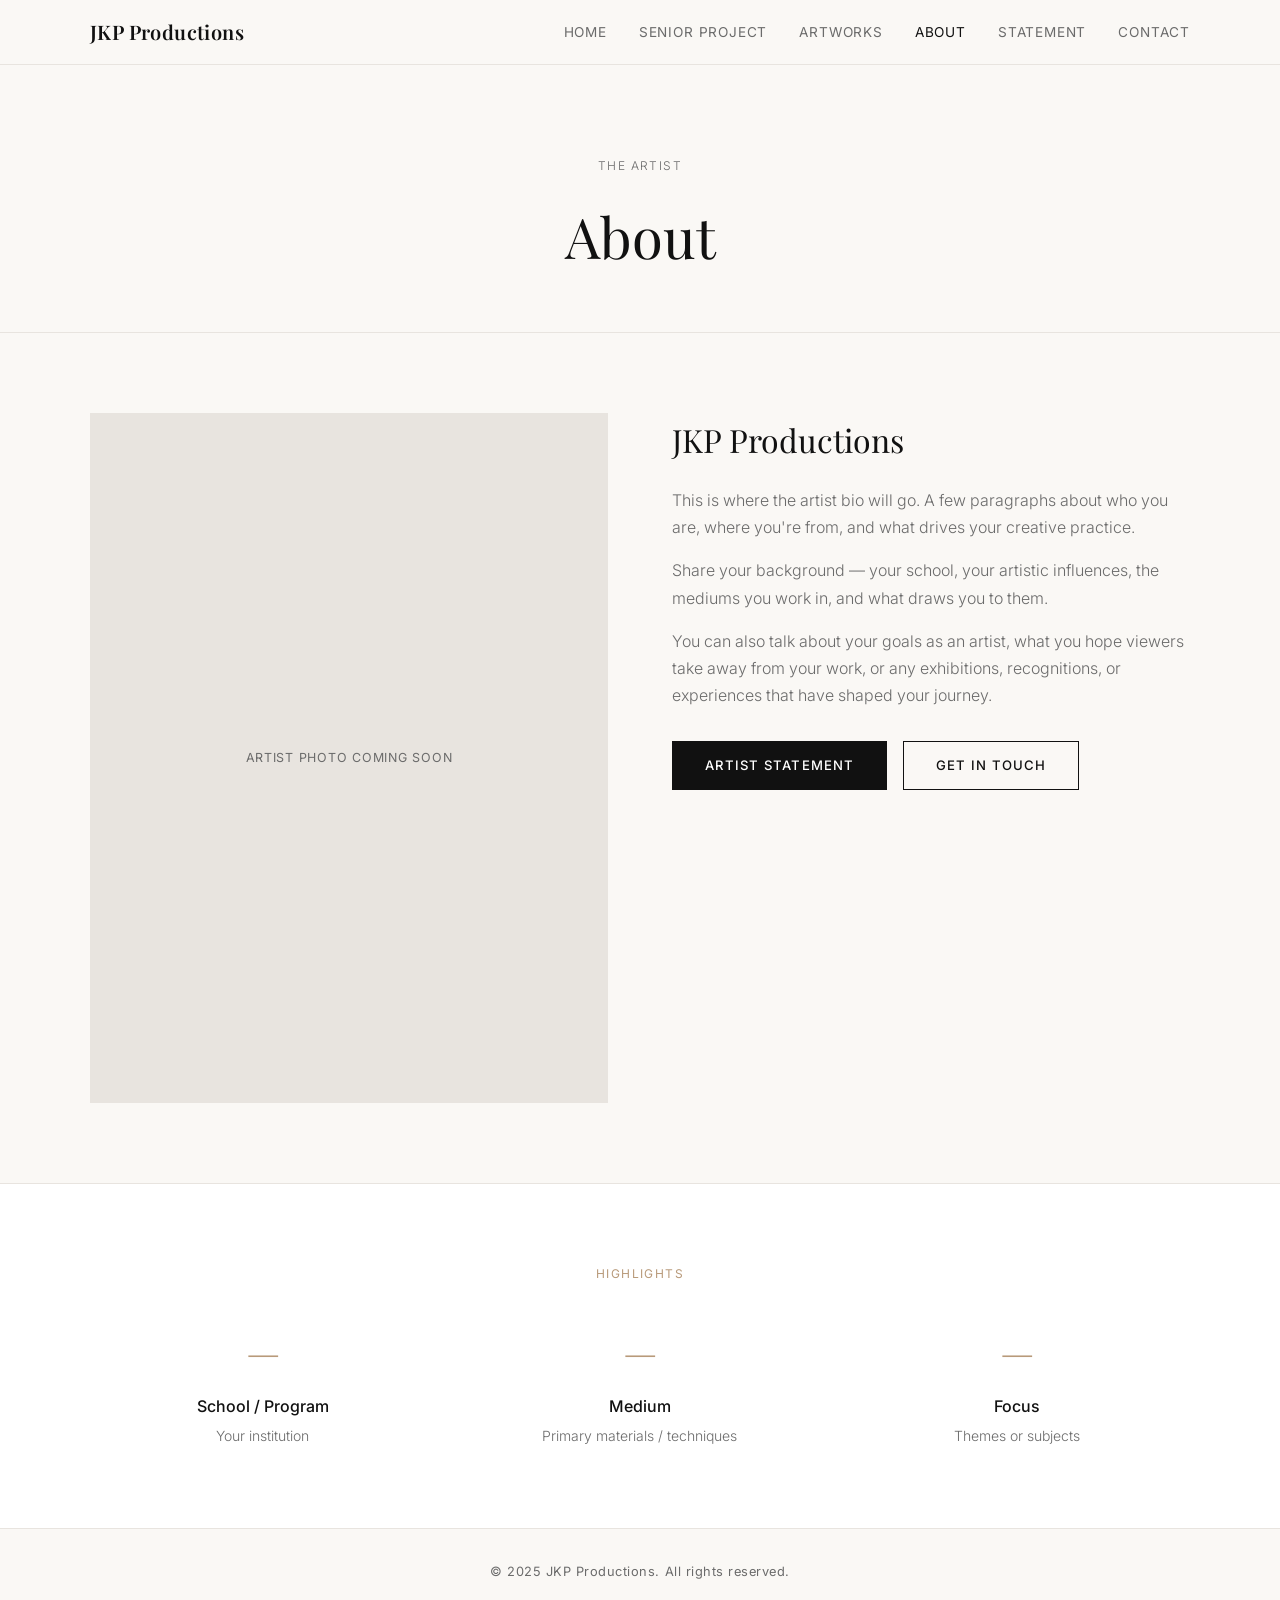
==== about.html @ 40df2094 "Initial site build — JKP Productions portfolio 6-page static portfolio site: Home, Senior Project, A" ====
<!DOCTYPE html>
<html lang="en">
<head>
  <meta charset="UTF-8" />
  <meta name="viewport" content="width=device-width, initial-scale=1.0" />
  <title>About — JKP Productions</title>
  <link rel="stylesheet" href="css/style.css" />
</head>
<body>

  <nav>
    <div class="nav-inner">
      <a href="index.html" class="nav-logo">JKP Productions</a>
      <button class="nav-toggle" aria-label="Toggle menu" onclick="toggleNav()">
        <span></span><span></span><span></span>
      </button>
      <ul class="nav-links" id="navLinks">
        <li><a href="index.html">Home</a></li>
        <li><a href="portfolio.html">Senior Project</a></li>
        <li><a href="artworks.html">Artworks</a></li>
        <li><a href="about.html" class="active">About</a></li>
        <li><a href="statement.html">Statement</a></li>
        <li><a href="contact.html">Contact</a></li>
      </ul>
    </div>
  </nav>

  <main>

    <div class="page-hero">
      <p class="section-label">The Artist</p>
      <h1>About</h1>
    </div>

    <section>
      <div class="section-inner">
        <div class="about-grid">

          <div class="about-img-placeholder">Artist photo coming soon</div>

          <div class="about-text">
            <h2>JKP Productions</h2>

            <p>
              This is where the artist bio will go. A few paragraphs about who you are, where you're from, and what drives your creative practice.
            </p>

            <p>
              Share your background — your school, your artistic influences, the mediums you work in, and what draws you to them.
            </p>

            <p>
              You can also talk about your goals as an artist, what you hope viewers take away from your work, or any exhibitions, recognitions, or experiences that have shaped your journey.
            </p>

            <div style="margin-top: 2rem; display: flex; gap: 1rem; flex-wrap: wrap;">
              <a href="statement.html" class="btn btn-dark">Artist Statement</a>
              <a href="contact.html" class="btn btn-outline">Get in Touch</a>
            </div>
          </div>

        </div>
      </div>
    </section>

    <hr class="divider" />

    <section style="background: var(--white);">
      <div class="section-inner" style="text-align: center;">
        <p class="section-label">Highlights</p>
        <div style="display: grid; grid-template-columns: repeat(3, 1fr); gap: 2rem; margin-top: 2rem;">
          <div>
            <p style="font-family: 'Playfair Display', serif; font-size: 2.5rem; color: var(--accent);">—</p>
            <p style="font-weight: 500; margin-top: 0.5rem;">School / Program</p>
            <p style="color: var(--gray); font-size: 0.875rem; font-weight: 300; margin-top: 0.25rem;">Your institution</p>
          </div>
          <div>
            <p style="font-family: 'Playfair Display', serif; font-size: 2.5rem; color: var(--accent);">—</p>
            <p style="font-weight: 500; margin-top: 0.5rem;">Medium</p>
            <p style="color: var(--gray); font-size: 0.875rem; font-weight: 300; margin-top: 0.25rem;">Primary materials / techniques</p>
          </div>
          <div>
            <p style="font-family: 'Playfair Display', serif; font-size: 2.5rem; color: var(--accent);">—</p>
            <p style="font-weight: 500; margin-top: 0.5rem;">Focus</p>
            <p style="color: var(--gray); font-size: 0.875rem; font-weight: 300; margin-top: 0.25rem;">Themes or subjects</p>
          </div>
        </div>
      </div>
    </section>

  </main>

  <footer>
    <p>&copy; 2025 JKP Productions. All rights reserved.</p>
  </footer>

  <script>
    function toggleNav() {
      document.getElementById('navLinks').classList.toggle('open');
    }
  </script>

</body>
</html>
---- css/style.css ----
@import url('https://fonts.googleapis.com/css2?family=Playfair+Display:ital,wght@0,400;0,600;1,400&family=Inter:wght@300;400;500&display=swap');

*, *::before, *::after {
  box-sizing: border-box;
  margin: 0;
  padding: 0;
}

:root {
  --cream: #faf8f5;
  --white: #ffffff;
  --black: #111111;
  --gray: #6b6b6b;
  --light-gray: #e8e4df;
  --accent: #b89a7a;
}

html {
  scroll-behavior: smooth;
}

body {
  font-family: 'Inter', sans-serif;
  background-color: var(--cream);
  color: var(--black);
  font-size: 16px;
  line-height: 1.7;
}

/* ── Navigation ── */
nav {
  position: fixed;
  top: 0;
  left: 0;
  width: 100%;
  background-color: var(--cream);
  border-bottom: 1px solid var(--light-gray);
  z-index: 100;
  padding: 0 2rem;
}

.nav-inner {
  max-width: 1100px;
  margin: 0 auto;
  display: flex;
  align-items: center;
  justify-content: space-between;
  height: 64px;
}

.nav-logo {
  font-family: 'Playfair Display', serif;
  font-size: 1.25rem;
  font-weight: 600;
  color: var(--black);
  text-decoration: none;
  letter-spacing: 0.02em;
}

.nav-links {
  list-style: none;
  display: flex;
  gap: 2rem;
}

.nav-links a {
  font-size: 0.85rem;
  font-weight: 400;
  color: var(--gray);
  text-decoration: none;
  letter-spacing: 0.06em;
  text-transform: uppercase;
  transition: color 0.2s;
}

.nav-links a:hover,
.nav-links a.active {
  color: var(--black);
}

/* hamburger — hidden on desktop */
.nav-toggle {
  display: none;
  background: none;
  border: none;
  cursor: pointer;
  flex-direction: column;
  gap: 5px;
  padding: 4px;
}

.nav-toggle span {
  display: block;
  width: 24px;
  height: 2px;
  background: var(--black);
  transition: transform 0.2s, opacity 0.2s;
}

/* ── Page wrapper ── */
main {
  padding-top: 64px;
}

/* ── Hero ── */
.hero {
  min-height: calc(100vh - 64px);
  display: flex;
  flex-direction: column;
  align-items: center;
  justify-content: center;
  text-align: center;
  padding: 4rem 2rem;
}

.hero h1 {
  font-family: 'Playfair Display', serif;
  font-size: clamp(2.8rem, 7vw, 5.5rem);
  font-weight: 400;
  line-height: 1.1;
  letter-spacing: -0.01em;
  margin-bottom: 1.25rem;
}

.hero h1 em {
  font-style: italic;
  color: var(--accent);
}

.hero p {
  font-size: 1rem;
  color: var(--gray);
  max-width: 480px;
  margin-bottom: 2.5rem;
  font-weight: 300;
}

.hero-links {
  display: flex;
  gap: 1rem;
  flex-wrap: wrap;
  justify-content: center;
}

/* ── Buttons ── */
.btn {
  display: inline-block;
  padding: 0.75rem 2rem;
  font-size: 0.82rem;
  font-weight: 500;
  letter-spacing: 0.08em;
  text-transform: uppercase;
  text-decoration: none;
  border: 1px solid var(--black);
  transition: background 0.2s, color 0.2s;
}

.btn-dark {
  background: var(--black);
  color: var(--white);
}

.btn-dark:hover {
  background: var(--gray);
  border-color: var(--gray);
}

.btn-outline {
  background: transparent;
  color: var(--black);
}

.btn-outline:hover {
  background: var(--black);
  color: var(--white);
}

/* ── Section wrapper ── */
section {
  padding: 5rem 2rem;
}

.section-inner {
  max-width: 1100px;
  margin: 0 auto;
}

.section-label {
  font-size: 0.75rem;
  letter-spacing: 0.12em;
  text-transform: uppercase;
  color: var(--accent);
  margin-bottom: 0.75rem;
}

.section-title {
  font-family: 'Playfair Display', serif;
  font-size: clamp(1.8rem, 4vw, 2.8rem);
  font-weight: 400;
  line-height: 1.2;
  margin-bottom: 1.5rem;
}

.section-body {
  color: var(--gray);
  max-width: 680px;
  font-weight: 300;
}

/* ── Divider ── */
hr.divider {
  border: none;
  border-top: 1px solid var(--light-gray);
  margin: 0;
}

/* ── Grid ── */
.grid {
  display: grid;
  gap: 1.5rem;
}

.grid-3 { grid-template-columns: repeat(3, 1fr); }
.grid-2 { grid-template-columns: repeat(2, 1fr); }

.card {
  background: var(--white);
  overflow: hidden;
}

.card-img {
  width: 100%;
  aspect-ratio: 4/3;
  object-fit: cover;
  display: block;
  background: var(--light-gray);
}

.card-img-placeholder {
  width: 100%;
  aspect-ratio: 4/3;
  background: var(--light-gray);
  display: flex;
  align-items: center;
  justify-content: center;
  color: var(--gray);
  font-size: 0.78rem;
  letter-spacing: 0.06em;
  text-transform: uppercase;
}

.card-body {
  padding: 1.25rem;
}

.card-title {
  font-family: 'Playfair Display', serif;
  font-size: 1.1rem;
  margin-bottom: 0.4rem;
}

.card-desc {
  font-size: 0.875rem;
  color: var(--gray);
  font-weight: 300;
}

/* ── Page hero (inner pages) ── */
.page-hero {
  padding: 5rem 2rem 3rem;
  text-align: center;
  border-bottom: 1px solid var(--light-gray);
}

.page-hero h1 {
  font-family: 'Playfair Display', serif;
  font-size: clamp(2rem, 5vw, 3.5rem);
  font-weight: 400;
}

.page-hero p {
  margin-top: 0.75rem;
  color: var(--gray);
  font-weight: 300;
}

/* ── About layout ── */
.about-grid {
  display: grid;
  grid-template-columns: 1fr 1fr;
  gap: 4rem;
  align-items: start;
}

.about-img-placeholder {
  width: 100%;
  aspect-ratio: 3/4;
  background: var(--light-gray);
  display: flex;
  align-items: center;
  justify-content: center;
  color: var(--gray);
  font-size: 0.78rem;
  letter-spacing: 0.06em;
  text-transform: uppercase;
}

.about-img {
  width: 100%;
  aspect-ratio: 3/4;
  object-fit: cover;
  display: block;
}

.about-text h2 {
  font-family: 'Playfair Display', serif;
  font-size: 2rem;
  font-weight: 400;
  margin-bottom: 1.25rem;
}

.about-text p {
  color: var(--gray);
  font-weight: 300;
  margin-bottom: 1rem;
}

/* ── Statement ── */
.statement-body {
  max-width: 720px;
  margin: 0 auto;
}

.statement-body p {
  font-size: 1.05rem;
  color: var(--gray);
  font-weight: 300;
  margin-bottom: 1.25rem;
  line-height: 1.85;
}

.statement-body blockquote {
  border-left: 3px solid var(--accent);
  padding-left: 1.5rem;
  margin: 2rem 0;
  font-family: 'Playfair Display', serif;
  font-size: 1.3rem;
  font-style: italic;
  color: var(--black);
  line-height: 1.5;
}

/* ── Contact ── */
.contact-grid {
  display: grid;
  grid-template-columns: 1fr 1fr;
  gap: 4rem;
  align-items: start;
}

.contact-info h3 {
  font-family: 'Playfair Display', serif;
  font-size: 1.4rem;
  font-weight: 400;
  margin-bottom: 1rem;
}

.contact-info p {
  color: var(--gray);
  font-weight: 300;
  margin-bottom: 1.5rem;
}

.ig-link {
  display: inline-flex;
  align-items: center;
  gap: 0.5rem;
  color: var(--black);
  text-decoration: none;
  font-size: 0.9rem;
  font-weight: 500;
  border-bottom: 1px solid var(--light-gray);
  padding-bottom: 0.25rem;
  transition: border-color 0.2s;
}

.ig-link:hover {
  border-color: var(--accent);
}

.ig-link svg {
  width: 18px;
  height: 18px;
}

/* ── Form ── */
form {
  display: flex;
  flex-direction: column;
  gap: 1.25rem;
}

.form-group {
  display: flex;
  flex-direction: column;
  gap: 0.4rem;
}

label {
  font-size: 0.78rem;
  letter-spacing: 0.08em;
  text-transform: uppercase;
  color: var(--gray);
}

input, textarea {
  font-family: 'Inter', sans-serif;
  font-size: 0.95rem;
  padding: 0.75rem 1rem;
  border: 1px solid var(--light-gray);
  background: var(--white);
  color: var(--black);
  outline: none;
  transition: border-color 0.2s;
  width: 100%;
}

input:focus, textarea:focus {
  border-color: var(--accent);
}

textarea {
  min-height: 140px;
  resize: vertical;
}

/* ── Footer ── */
footer {
  border-top: 1px solid var(--light-gray);
  padding: 2rem;
  text-align: center;
  font-size: 0.8rem;
  color: var(--gray);
  letter-spacing: 0.04em;
}

/* ── Responsive ── */
@media (max-width: 768px) {
  .nav-links {
    display: none;
    position: absolute;
    top: 64px;
    left: 0;
    width: 100%;
    background: var(--cream);
    flex-direction: column;
    padding: 1.5rem 2rem;
    gap: 1.25rem;
    border-bottom: 1px solid var(--light-gray);
  }

  .nav-links.open {
    display: flex;
  }

  .nav-toggle {
    display: flex;
  }

  .grid-3 { grid-template-columns: 1fr; }
  .grid-2 { grid-template-columns: 1fr; }

  .about-grid { grid-template-columns: 1fr; gap: 2rem; }
  .contact-grid { grid-template-columns: 1fr; gap: 2.5rem; }
}

@media (min-width: 769px) and (max-width: 1024px) {
  .grid-3 { grid-template-columns: repeat(2, 1fr); }
}
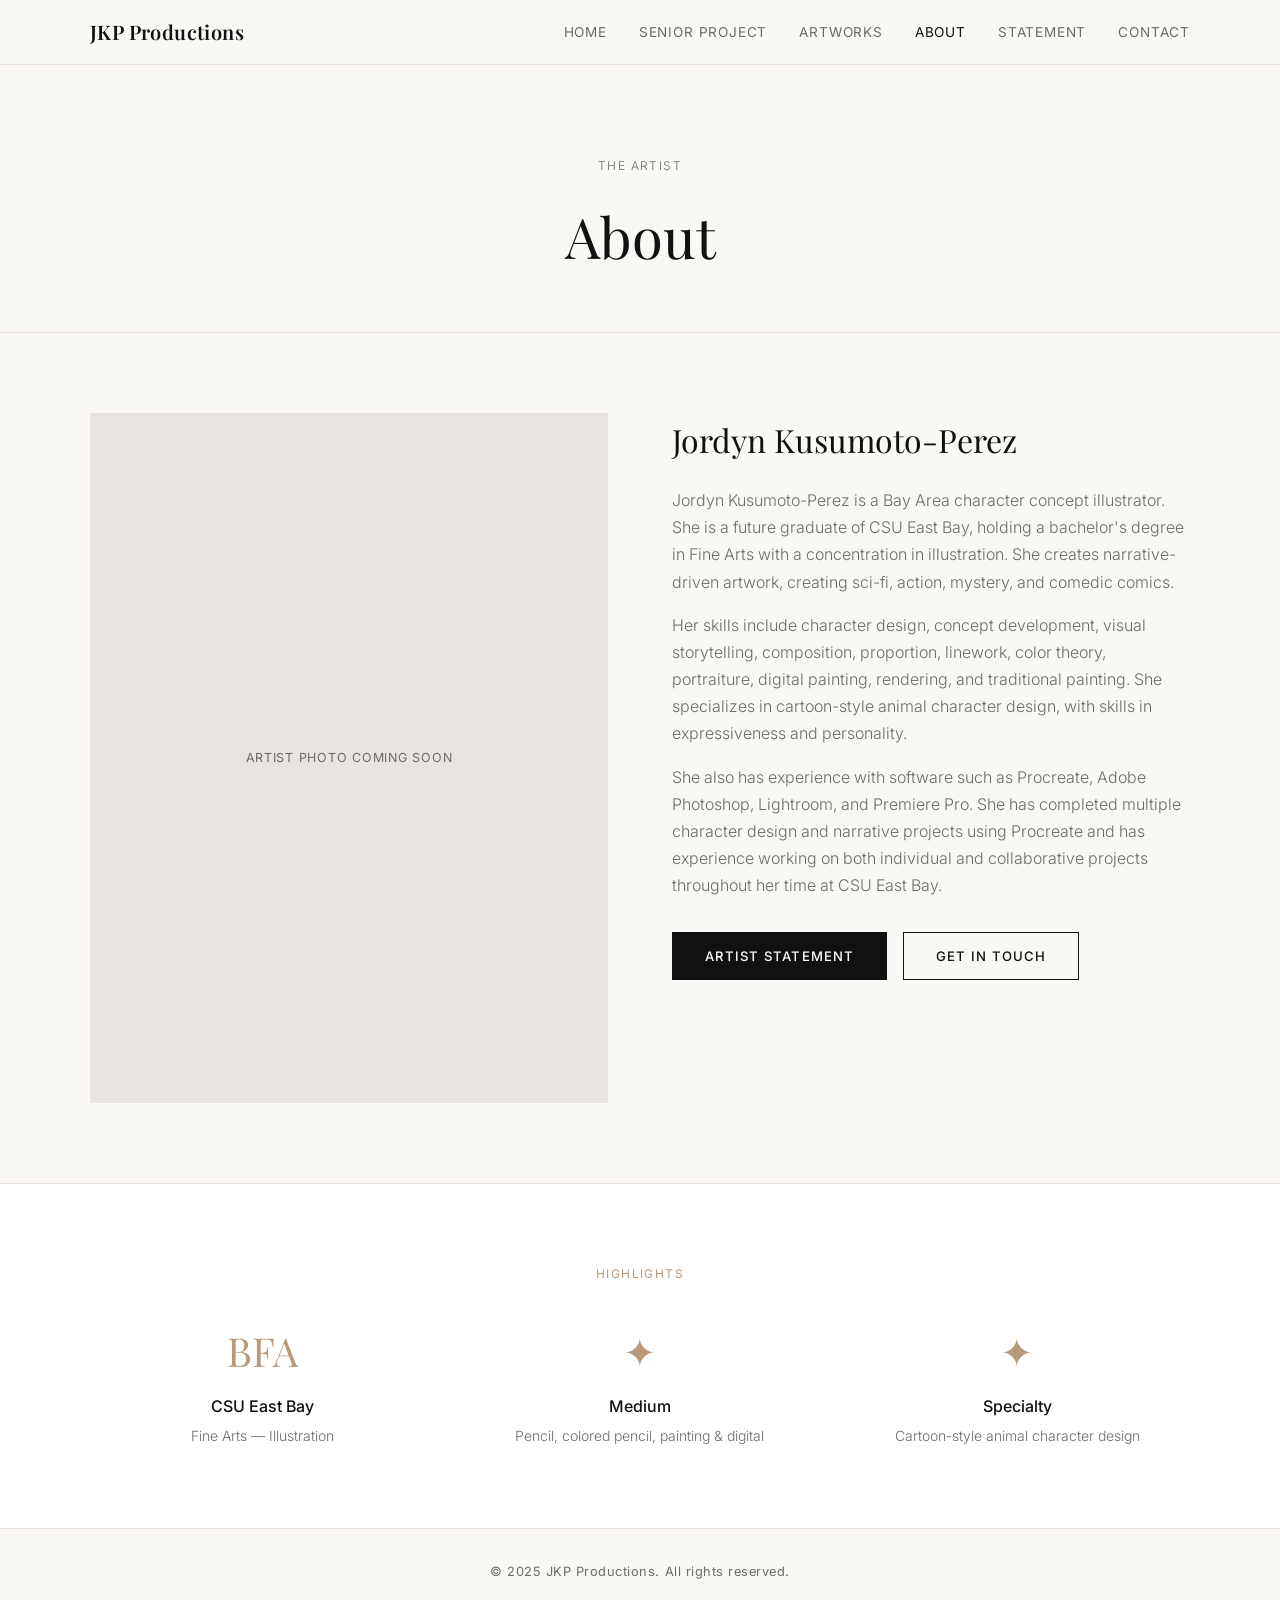
==== commit 0cfb1c2a: "About page: add Jordyn's bio and real highlights from Artist_Designer Bio.pdf" ====
--- a/about.html
+++ b/about.html
@@ -39,18 +39,18 @@
           <div class="about-img-placeholder">Artist photo coming soon</div>
 
           <div class="about-text">
-            <h2>JKP Productions</h2>
+            <h2>Jordyn Kusumoto-Perez</h2>
 
             <p>
-              This is where the artist bio will go. A few paragraphs about who you are, where you're from, and what drives your creative practice.
+              Jordyn Kusumoto-Perez is a Bay Area character concept illustrator. She is a future graduate of CSU East Bay, holding a bachelor's degree in Fine Arts with a concentration in illustration. She creates narrative-driven artwork, creating sci-fi, action, mystery, and comedic comics.
             </p>
 
             <p>
-              Share your background — your school, your artistic influences, the mediums you work in, and what draws you to them.
+              Her skills include character design, concept development, visual storytelling, composition, proportion, linework, color theory, portraiture, digital painting, rendering, and traditional painting. She specializes in cartoon-style animal character design, with skills in expressiveness and personality.
             </p>
 
             <p>
-              You can also talk about your goals as an artist, what you hope viewers take away from your work, or any exhibitions, recognitions, or experiences that have shaped your journey.
+              She also has experience with software such as Procreate, Adobe Photoshop, Lightroom, and Premiere Pro. She has completed multiple character design and narrative projects using Procreate and has experience working on both individual and collaborative projects throughout her time at CSU East Bay.
             </p>
 
             <div style="margin-top: 2rem; display: flex; gap: 1rem; flex-wrap: wrap;">
@@ -70,19 +70,19 @@
         <p class="section-label">Highlights</p>
         <div style="display: grid; grid-template-columns: repeat(3, 1fr); gap: 2rem; margin-top: 2rem;">
           <div>
-            <p style="font-family: 'Playfair Display', serif; font-size: 2.5rem; color: var(--accent);">—</p>
-            <p style="font-weight: 500; margin-top: 0.5rem;">School / Program</p>
-            <p style="color: var(--gray); font-size: 0.875rem; font-weight: 300; margin-top: 0.25rem;">Your institution</p>
+            <p style="font-family: 'Playfair Display', serif; font-size: 2.5rem; color: var(--accent);">BFA</p>
+            <p style="font-weight: 500; margin-top: 0.5rem;">CSU East Bay</p>
+            <p style="color: var(--gray); font-size: 0.875rem; font-weight: 300; margin-top: 0.25rem;">Fine Arts — Illustration</p>
           </div>
           <div>
-            <p style="font-family: 'Playfair Display', serif; font-size: 2.5rem; color: var(--accent);">—</p>
+            <p style="font-family: 'Playfair Display', serif; font-size: 2.5rem; color: var(--accent);">✦</p>
             <p style="font-weight: 500; margin-top: 0.5rem;">Medium</p>
-            <p style="color: var(--gray); font-size: 0.875rem; font-weight: 300; margin-top: 0.25rem;">Primary materials / techniques</p>
+            <p style="color: var(--gray); font-size: 0.875rem; font-weight: 300; margin-top: 0.25rem;">Pencil, colored pencil, painting &amp; digital</p>
           </div>
           <div>
-            <p style="font-family: 'Playfair Display', serif; font-size: 2.5rem; color: var(--accent);">—</p>
-            <p style="font-weight: 500; margin-top: 0.5rem;">Focus</p>
-            <p style="color: var(--gray); font-size: 0.875rem; font-weight: 300; margin-top: 0.25rem;">Themes or subjects</p>
+            <p style="font-family: 'Playfair Display', serif; font-size: 2.5rem; color: var(--accent);">✦</p>
+            <p style="font-weight: 500; margin-top: 0.5rem;">Specialty</p>
+            <p style="color: var(--gray); font-size: 0.875rem; font-weight: 300; margin-top: 0.25rem;">Cartoon-style animal character design</p>
           </div>
         </div>
       </div>
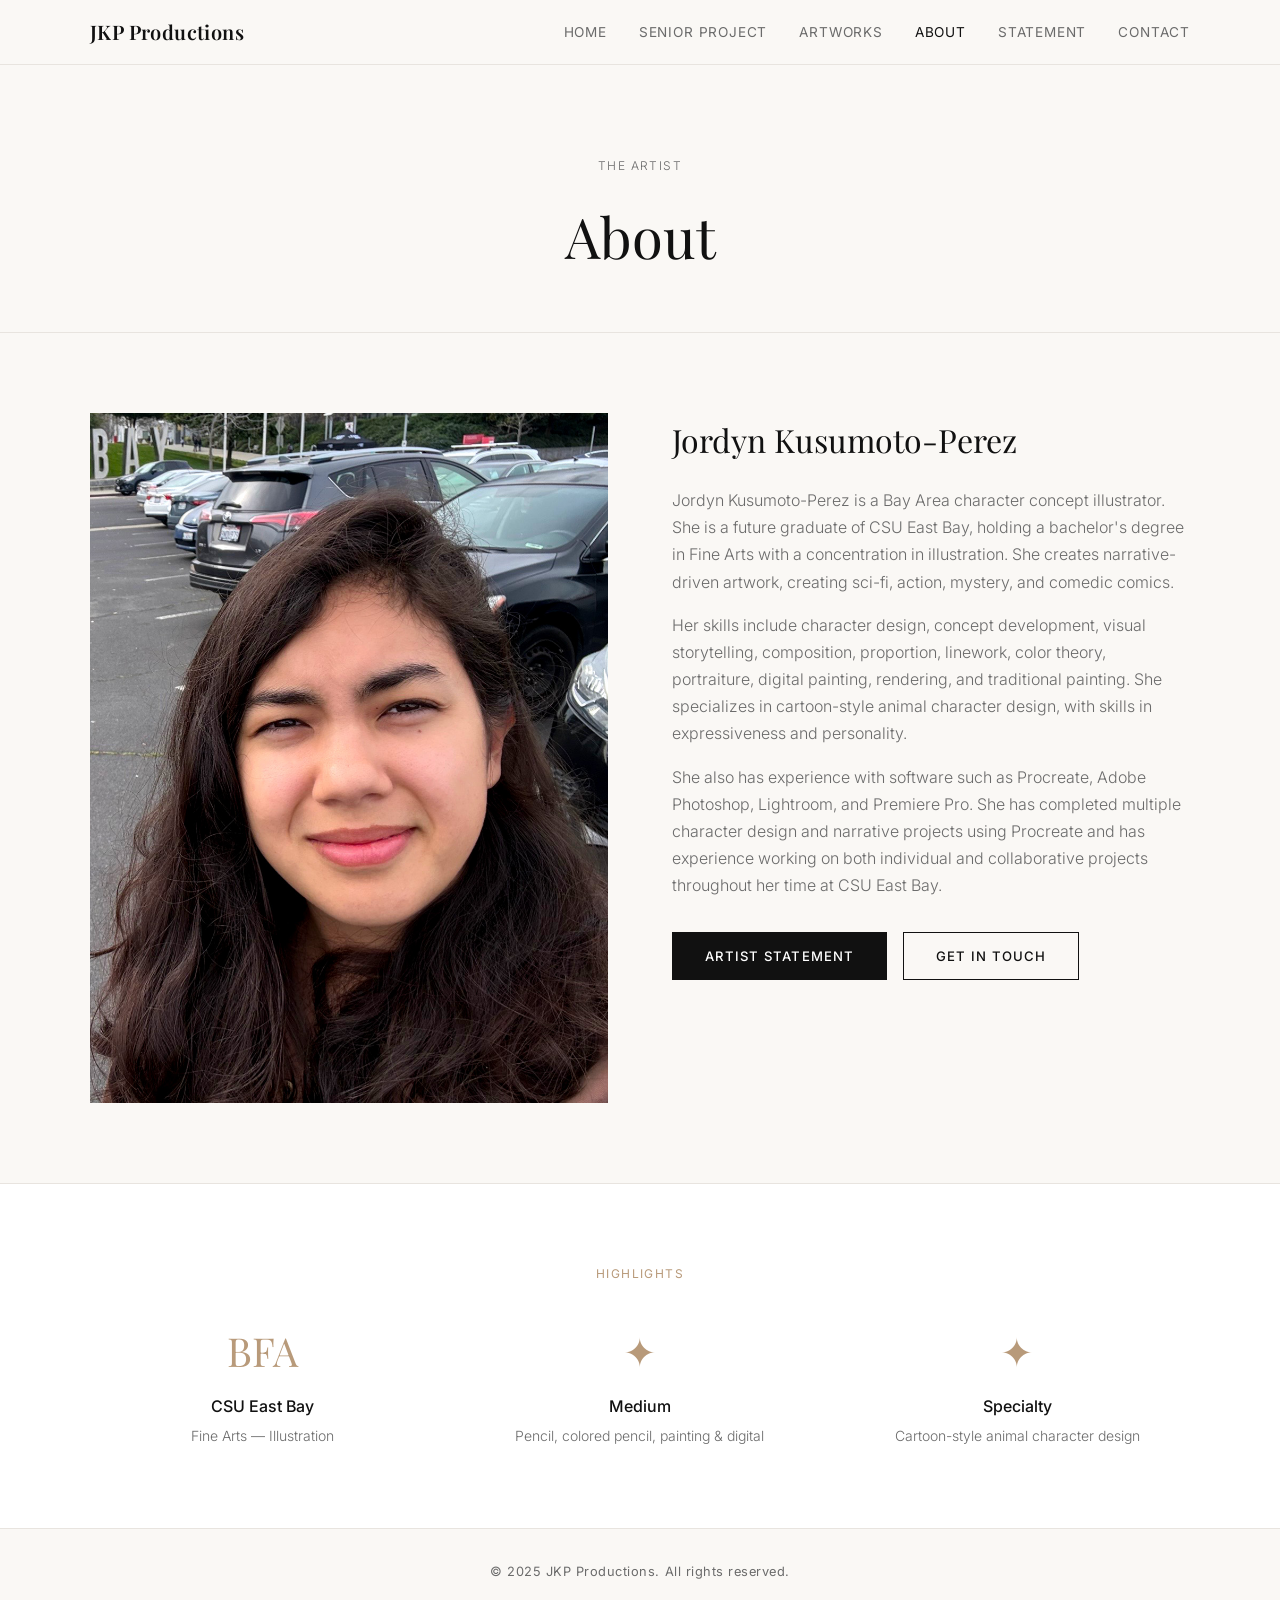
==== commit c560823e: "About page: use ProfilePicture.jpg for artist photo" ====
--- a/about.html
+++ b/about.html
@@ -36,7 +36,7 @@
       <div class="section-inner">
         <div class="about-grid">
 
-          <div class="about-img-placeholder">Artist photo coming soon</div>
+          <img src="images/ProfilePicture.jpg" alt="Jordyn Kusumoto-Perez" class="about-img" />
 
           <div class="about-text">
             <h2>Jordyn Kusumoto-Perez</h2>
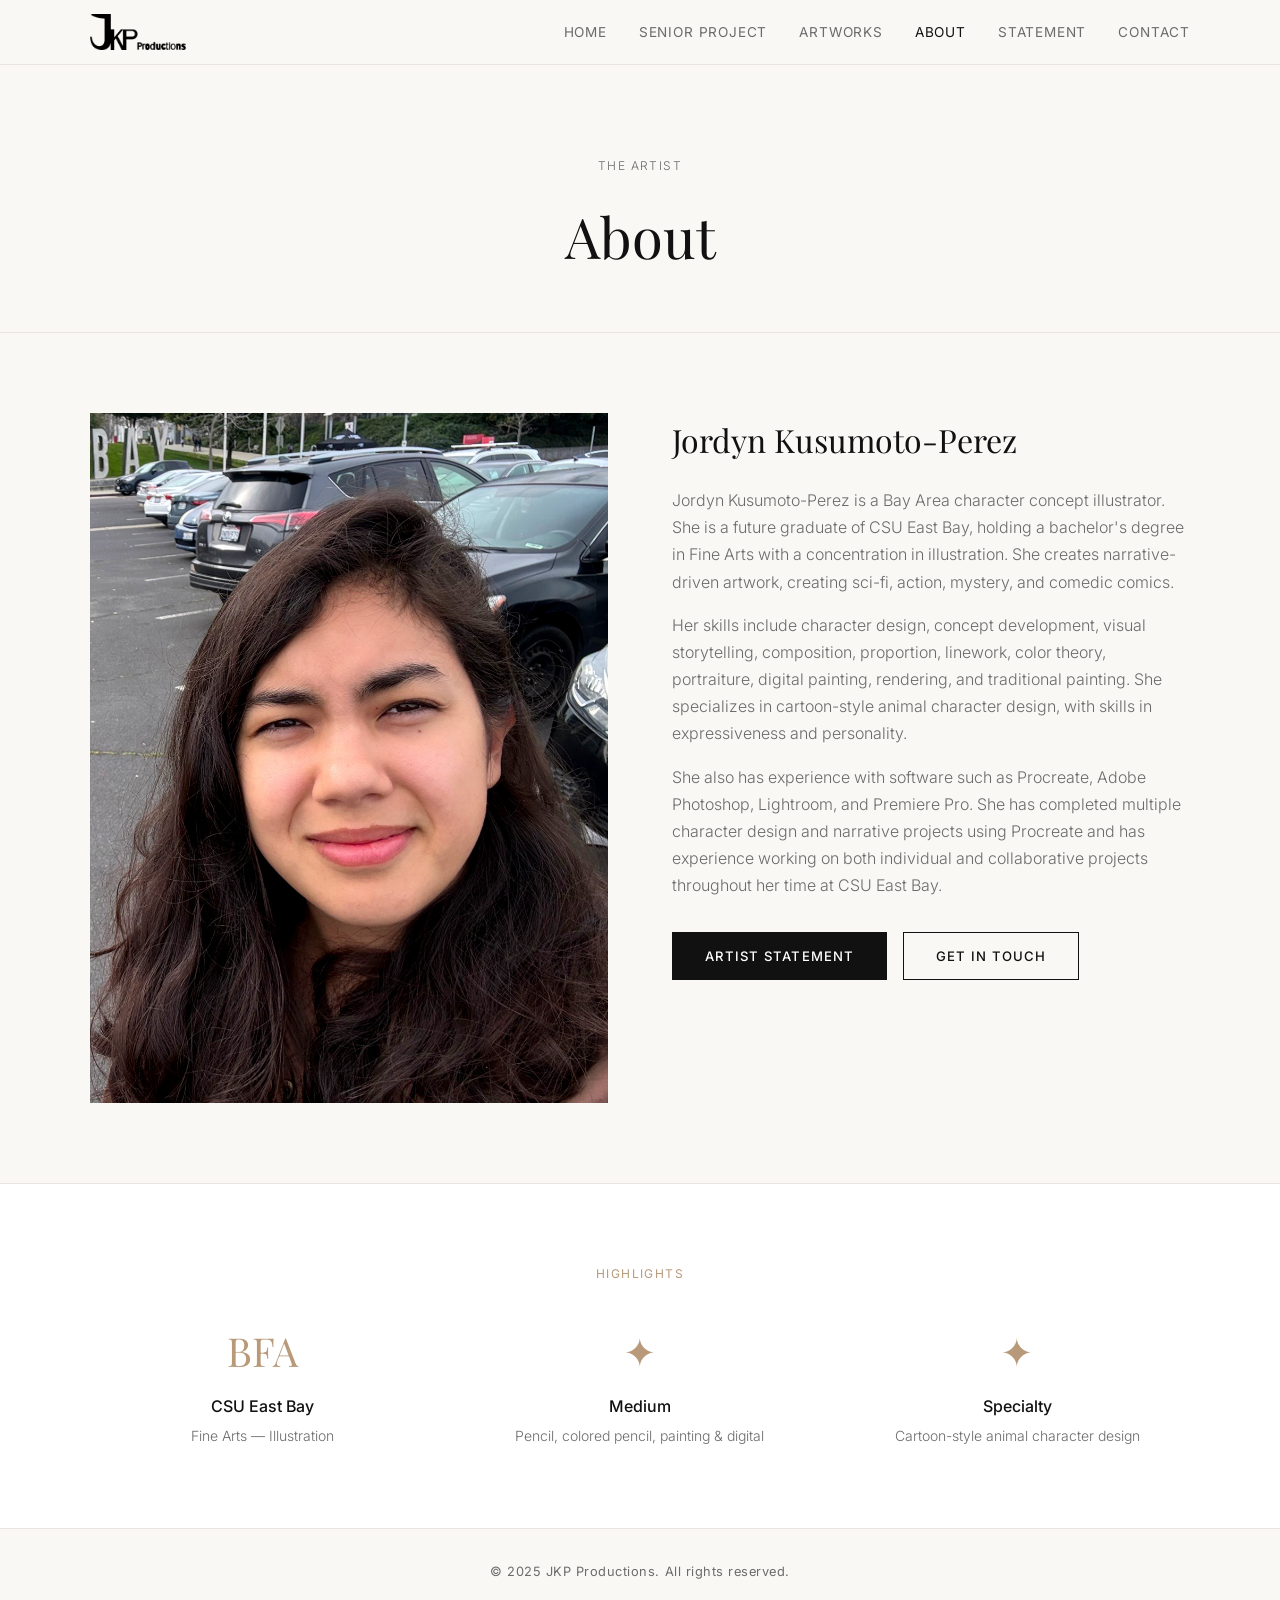
==== commit 585acbdf: "Add JKP Productions logo to nav across all pages" ====
--- a/about.html
+++ b/about.html
@@ -10,7 +10,7 @@
 
   <nav>
     <div class="nav-inner">
-      <a href="index.html" class="nav-logo">JKP Productions</a>
+      <a href="index.html" class="nav-logo"><img src="images/Logo.png" alt="JKP Productions" /></a>
       <button class="nav-toggle" aria-label="Toggle menu" onclick="toggleNav()">
         <span></span><span></span><span></span>
       </button>
--- a/css/style.css
+++ b/css/style.css
@@ -49,12 +49,15 @@
 }
 
 .nav-logo {
-  font-family: 'Playfair Display', serif;
-  font-size: 1.25rem;
-  font-weight: 600;
-  color: var(--black);
+  display: flex;
+  align-items: center;
   text-decoration: none;
-  letter-spacing: 0.02em;
+}
+
+.nav-logo img {
+  height: 36px;
+  width: auto;
+  display: block;
 }
 
 .nav-links {
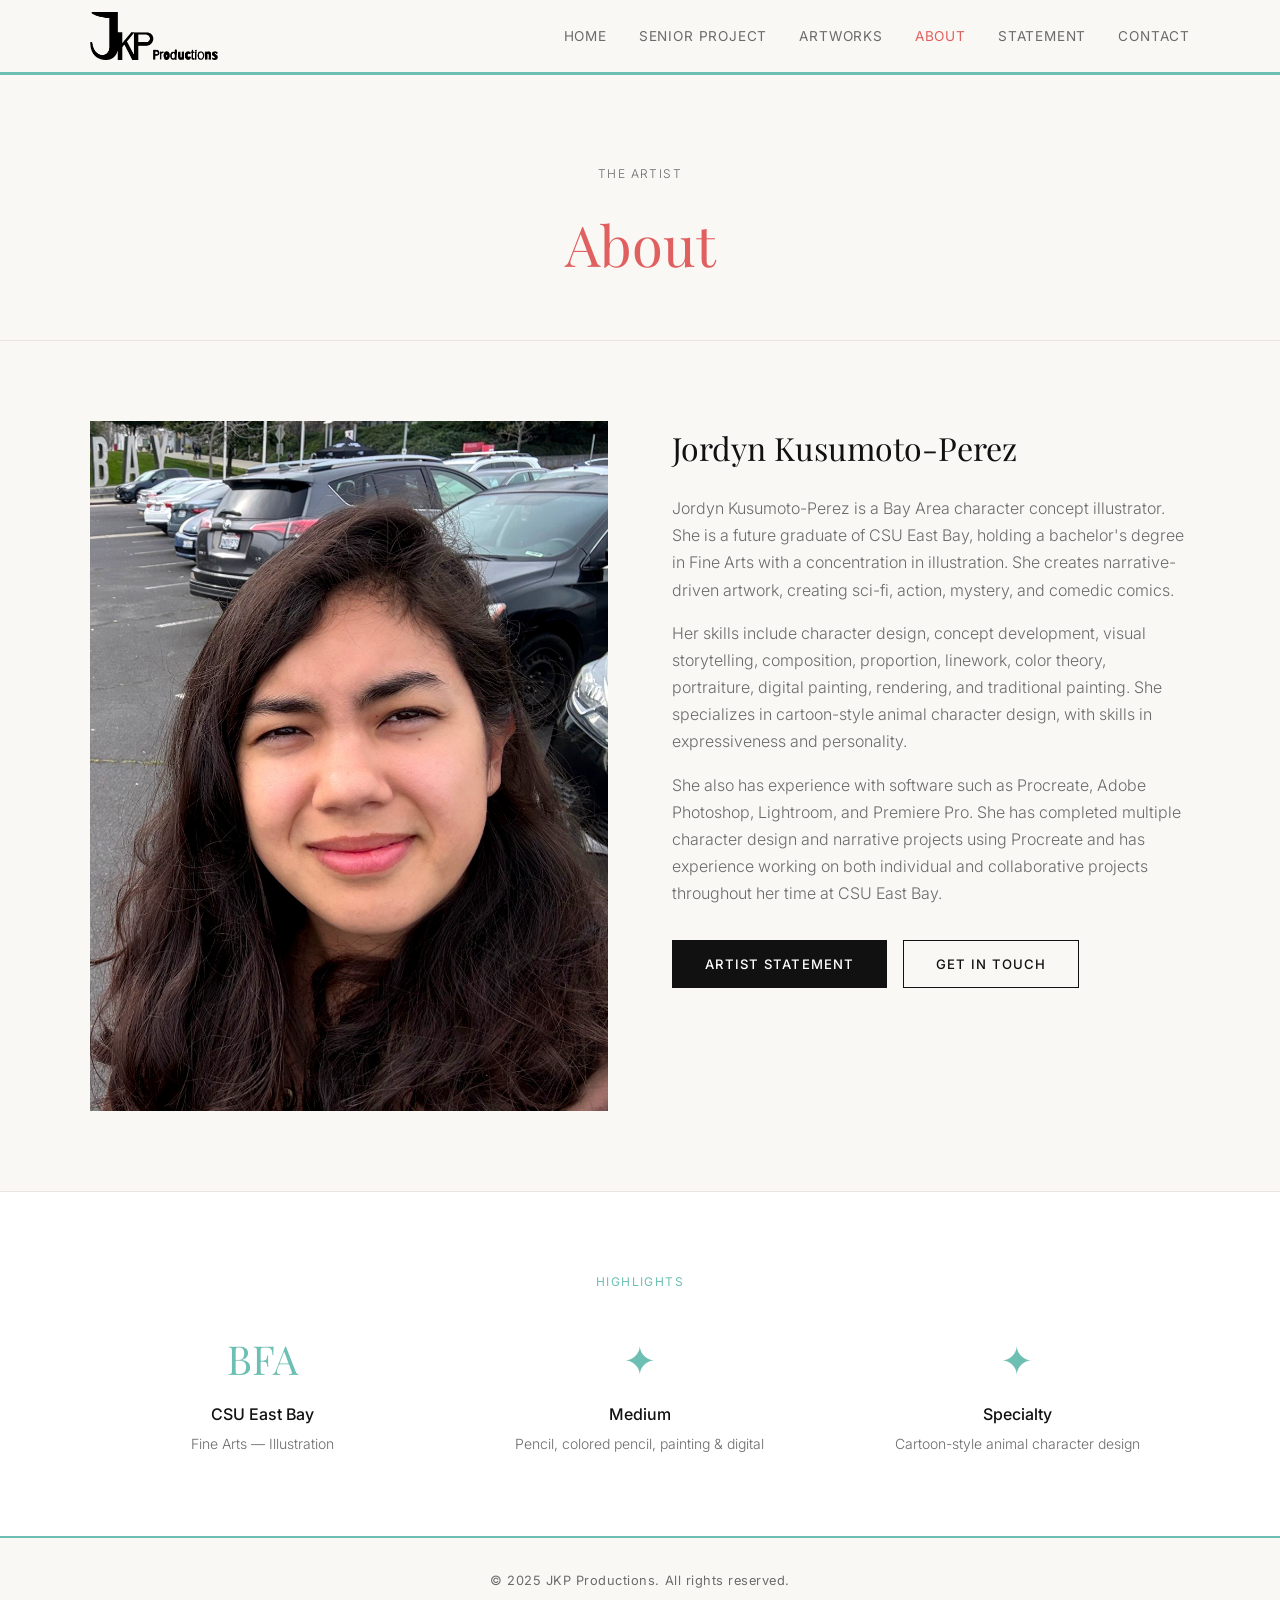
==== commit 84bd24b3: "Remove Featured Work, update bio, red/teal color scheme, lightbox arrow navigation for Catasaurus Re" ====
--- a/about.html
+++ b/about.html
@@ -29,7 +29,7 @@
 
     <div class="page-hero">
       <p class="section-label">The Artist</p>
-      <h1>About</h1>
+      <h1 style="color: var(--accent);">About</h1>
     </div>
 
     <section>
@@ -67,20 +67,20 @@
 
     <section style="background: var(--white);">
       <div class="section-inner" style="text-align: center;">
-        <p class="section-label">Highlights</p>
+        <p class="section-label" style="color: var(--teal);">Highlights</p>
         <div style="display: grid; grid-template-columns: repeat(3, 1fr); gap: 2rem; margin-top: 2rem;">
           <div>
-            <p style="font-family: 'Playfair Display', serif; font-size: 2.5rem; color: var(--accent);">BFA</p>
+            <p style="font-family: 'Playfair Display', serif; font-size: 2.5rem; color: var(--teal);">BFA</p>
             <p style="font-weight: 500; margin-top: 0.5rem;">CSU East Bay</p>
             <p style="color: var(--gray); font-size: 0.875rem; font-weight: 300; margin-top: 0.25rem;">Fine Arts — Illustration</p>
           </div>
           <div>
-            <p style="font-family: 'Playfair Display', serif; font-size: 2.5rem; color: var(--accent);">✦</p>
+            <p style="font-family: 'Playfair Display', serif; font-size: 2.5rem; color: var(--teal);">✦</p>
             <p style="font-weight: 500; margin-top: 0.5rem;">Medium</p>
             <p style="color: var(--gray); font-size: 0.875rem; font-weight: 300; margin-top: 0.25rem;">Pencil, colored pencil, painting &amp; digital</p>
           </div>
           <div>
-            <p style="font-family: 'Playfair Display', serif; font-size: 2.5rem; color: var(--accent);">✦</p>
+            <p style="font-family: 'Playfair Display', serif; font-size: 2.5rem; color: var(--teal);">✦</p>
             <p style="font-weight: 500; margin-top: 0.5rem;">Specialty</p>
             <p style="color: var(--gray); font-size: 0.875rem; font-weight: 300; margin-top: 0.25rem;">Cartoon-style animal character design</p>
           </div>
--- a/css/style.css
+++ b/css/style.css
@@ -12,7 +12,8 @@
   --black: #111111;
   --gray: #6b6b6b;
   --light-gray: #e8e4df;
-  --accent: #b89a7a;
+  --accent: #e06060;
+  --teal: #6dbfb3;
 }
 
 html {
@@ -34,7 +35,7 @@
   left: 0;
   width: 100%;
   background-color: var(--cream);
-  border-bottom: 1px solid var(--light-gray);
+  border-bottom: 3px solid var(--teal);
   z-index: 100;
   padding: 0 2rem;
 }
@@ -45,7 +46,7 @@
   display: flex;
   align-items: center;
   justify-content: space-between;
-  height: 64px;
+  height: 72px;
 }
 
 .nav-logo {
@@ -55,7 +56,7 @@
 }
 
 .nav-logo img {
-  height: 36px;
+  height: 48px;
   width: auto;
   display: block;
 }
@@ -76,9 +77,12 @@
   transition: color 0.2s;
 }
 
-.nav-links a:hover,
+.nav-links a:hover {
+  color: var(--black);
+}
+
 .nav-links a.active {
-  color: var(--black);
+  color: var(--accent);
 }
 
 /* hamburger — hidden on desktop */
@@ -102,12 +106,12 @@
 
 /* ── Page wrapper ── */
 main {
-  padding-top: 64px;
+  padding-top: 72px;
 }
 
 /* ── Hero ── */
 .hero {
-  min-height: calc(100vh - 64px);
+  min-height: calc(100vh - 72px);
   display: flex;
   flex-direction: column;
   align-items: center;
@@ -279,6 +283,7 @@
   font-family: 'Playfair Display', serif;
   font-size: clamp(2rem, 5vw, 3.5rem);
   font-weight: 400;
+  color: var(--accent);
 }
 
 .page-hero p {
@@ -343,7 +348,7 @@
 }
 
 .statement-body blockquote {
-  border-left: 3px solid var(--accent);
+  border-left: 3px solid var(--teal);
   padding-left: 1.5rem;
   margin: 2rem 0;
   font-family: 'Playfair Display', serif;
@@ -439,7 +444,7 @@
 
 /* ── Footer ── */
 footer {
-  border-top: 1px solid var(--light-gray);
+  border-top: 2px solid var(--teal);
   padding: 2rem;
   text-align: center;
   font-size: 0.8rem;
@@ -452,7 +457,7 @@
   .nav-links {
     display: none;
     position: absolute;
-    top: 64px;
+    top: 72px;
     left: 0;
     width: 100%;
     background: var(--cream);
@@ -480,3 +485,235 @@
 @media (min-width: 769px) and (max-width: 1024px) {
   .grid-3 { grid-template-columns: repeat(2, 1fr); }
 }
+
+/* ── Breadcrumb ── */
+.breadcrumb {
+  display: flex;
+  align-items: center;
+  gap: 0.5rem;
+  font-size: 0.8rem;
+  color: var(--gray);
+  margin-bottom: 2.5rem;
+  flex-wrap: wrap;
+}
+
+.breadcrumb a {
+  color: var(--gray);
+  text-decoration: none;
+  transition: color 0.2s;
+}
+
+.breadcrumb a:hover { color: var(--accent); }
+
+.breadcrumb span { color: var(--light-gray); }
+
+/* ── Category cards ── */
+.category-grid {
+  display: grid;
+  gap: 1.5rem;
+}
+
+.category-grid-2 { grid-template-columns: repeat(2, 1fr); }
+.category-grid-3 { grid-template-columns: repeat(3, 1fr); }
+
+.category-card {
+  position: relative;
+  overflow: hidden;
+  display: block;
+  text-decoration: none;
+  background: var(--black);
+}
+
+.category-card img {
+  width: 100%;
+  aspect-ratio: 3/2;
+  object-fit: cover;
+  display: block;
+  transition: transform 0.4s ease, opacity 0.4s ease;
+  opacity: 0.82;
+}
+
+.category-card:hover img {
+  transform: scale(1.04);
+  opacity: 0.6;
+}
+
+.category-card-label {
+  position: absolute;
+  bottom: 0;
+  left: 0;
+  right: 0;
+  padding: 3rem 1.5rem 1.25rem;
+  background: linear-gradient(to top, rgba(0,0,0,0.75) 0%, transparent 100%);
+}
+
+.category-card-label h3 {
+  font-family: 'Playfair Display', serif;
+  font-size: 1.4rem;
+  font-weight: 400;
+  color: var(--white);
+  margin-bottom: 0.2rem;
+}
+
+.category-card-label p {
+  font-size: 0.75rem;
+  letter-spacing: 0.1em;
+  text-transform: uppercase;
+  color: rgba(255,255,255,0.65);
+}
+
+/* ── Artwork cards ── */
+.artwork-card {
+  background: var(--white);
+  overflow: hidden;
+}
+
+.artwork-card img {
+  width: 100%;
+  aspect-ratio: 4/3;
+  object-fit: cover;
+  display: block;
+  cursor: zoom-in;
+}
+
+/* Lightbox */
+#lb-overlay {
+  display: none;
+  position: fixed;
+  inset: 0;
+  background: rgba(0, 0, 0, 0.92);
+  z-index: 2000;
+  align-items: center;
+  justify-content: center;
+}
+#lb-overlay.active { display: flex; }
+#lb-img {
+  max-width: 90vw;
+  max-height: 90vh;
+  object-fit: contain;
+  box-shadow: 0 4px 40px rgba(0, 0, 0, 0.5);
+}
+#lb-close {
+  position: absolute;
+  top: 1rem;
+  right: 1.5rem;
+  background: none;
+  border: none;
+  color: #fff;
+  font-size: 2.5rem;
+  line-height: 1;
+  cursor: pointer;
+  opacity: 0.75;
+  z-index: 2001;
+}
+#lb-close:hover { opacity: 1; }
+
+#lb-prev, #lb-next {
+  position: absolute;
+  top: 50%;
+  transform: translateY(-50%);
+  background: rgba(255,255,255,0.15);
+  border: 1px solid rgba(255,255,255,0.3);
+  color: #fff;
+  width: 48px;
+  height: 48px;
+  border-radius: 50%;
+  font-size: 1.4rem;
+  cursor: pointer;
+  display: none;
+  align-items: center;
+  justify-content: center;
+  transition: background 0.2s, border-color 0.2s;
+  z-index: 2001;
+}
+#lb-prev { left: 1.5rem; }
+#lb-next { right: 1.5rem; }
+#lb-prev:hover, #lb-next:hover { background: var(--teal); border-color: var(--teal); }
+
+.artwork-info {
+  padding: 0.9rem 1.1rem 1.1rem;
+  border-top: 2px solid var(--teal);
+}
+
+.artwork-title {
+  font-family: 'Playfair Display', serif;
+  font-size: 1rem;
+  font-weight: 400;
+  color: var(--black);
+  margin-bottom: 0.25rem;
+}
+
+.artwork-meta {
+  font-size: 0.76rem;
+  color: var(--gray);
+  font-weight: 300;
+  letter-spacing: 0.02em;
+}
+
+/* ── Slideshow ── */
+.slideshow-wrap {
+  position: relative;
+  overflow: hidden;
+  background: var(--black);
+}
+
+.slideshow-track {
+  display: flex;
+  transition: transform 0.35s ease;
+}
+
+.slideshow-track img {
+  min-width: 100%;
+  width: 100%;
+  aspect-ratio: 4/3;
+  object-fit: cover;
+  display: block;
+}
+
+.slideshow-controls {
+  position: absolute;
+  bottom: 0;
+  left: 0;
+  right: 0;
+  display: flex;
+  align-items: center;
+  justify-content: center;
+  gap: 0.75rem;
+  padding: 0.6rem;
+  background: rgba(0,0,0,0.45);
+}
+
+.ss-btn {
+  background: rgba(255,255,255,0.15);
+  border: 1px solid rgba(255,255,255,0.25);
+  color: white;
+  width: 26px;
+  height: 26px;
+  border-radius: 50%;
+  font-size: 0.8rem;
+  cursor: pointer;
+  display: flex;
+  align-items: center;
+  justify-content: center;
+  transition: background 0.2s;
+}
+
+.ss-btn:hover { background: var(--teal); border-color: var(--teal); }
+
+.ss-dots { display: flex; gap: 0.4rem; align-items: center; }
+
+.ss-dot {
+  width: 6px;
+  height: 6px;
+  border-radius: 50%;
+  background: rgba(255,255,255,0.35);
+  cursor: pointer;
+  transition: background 0.2s;
+}
+
+.ss-dot.active { background: var(--white); }
+
+@media (max-width: 768px) {
+  .category-grid-2 { grid-template-columns: 1fr; }
+  .category-grid-3 { grid-template-columns: 1fr; }
+}
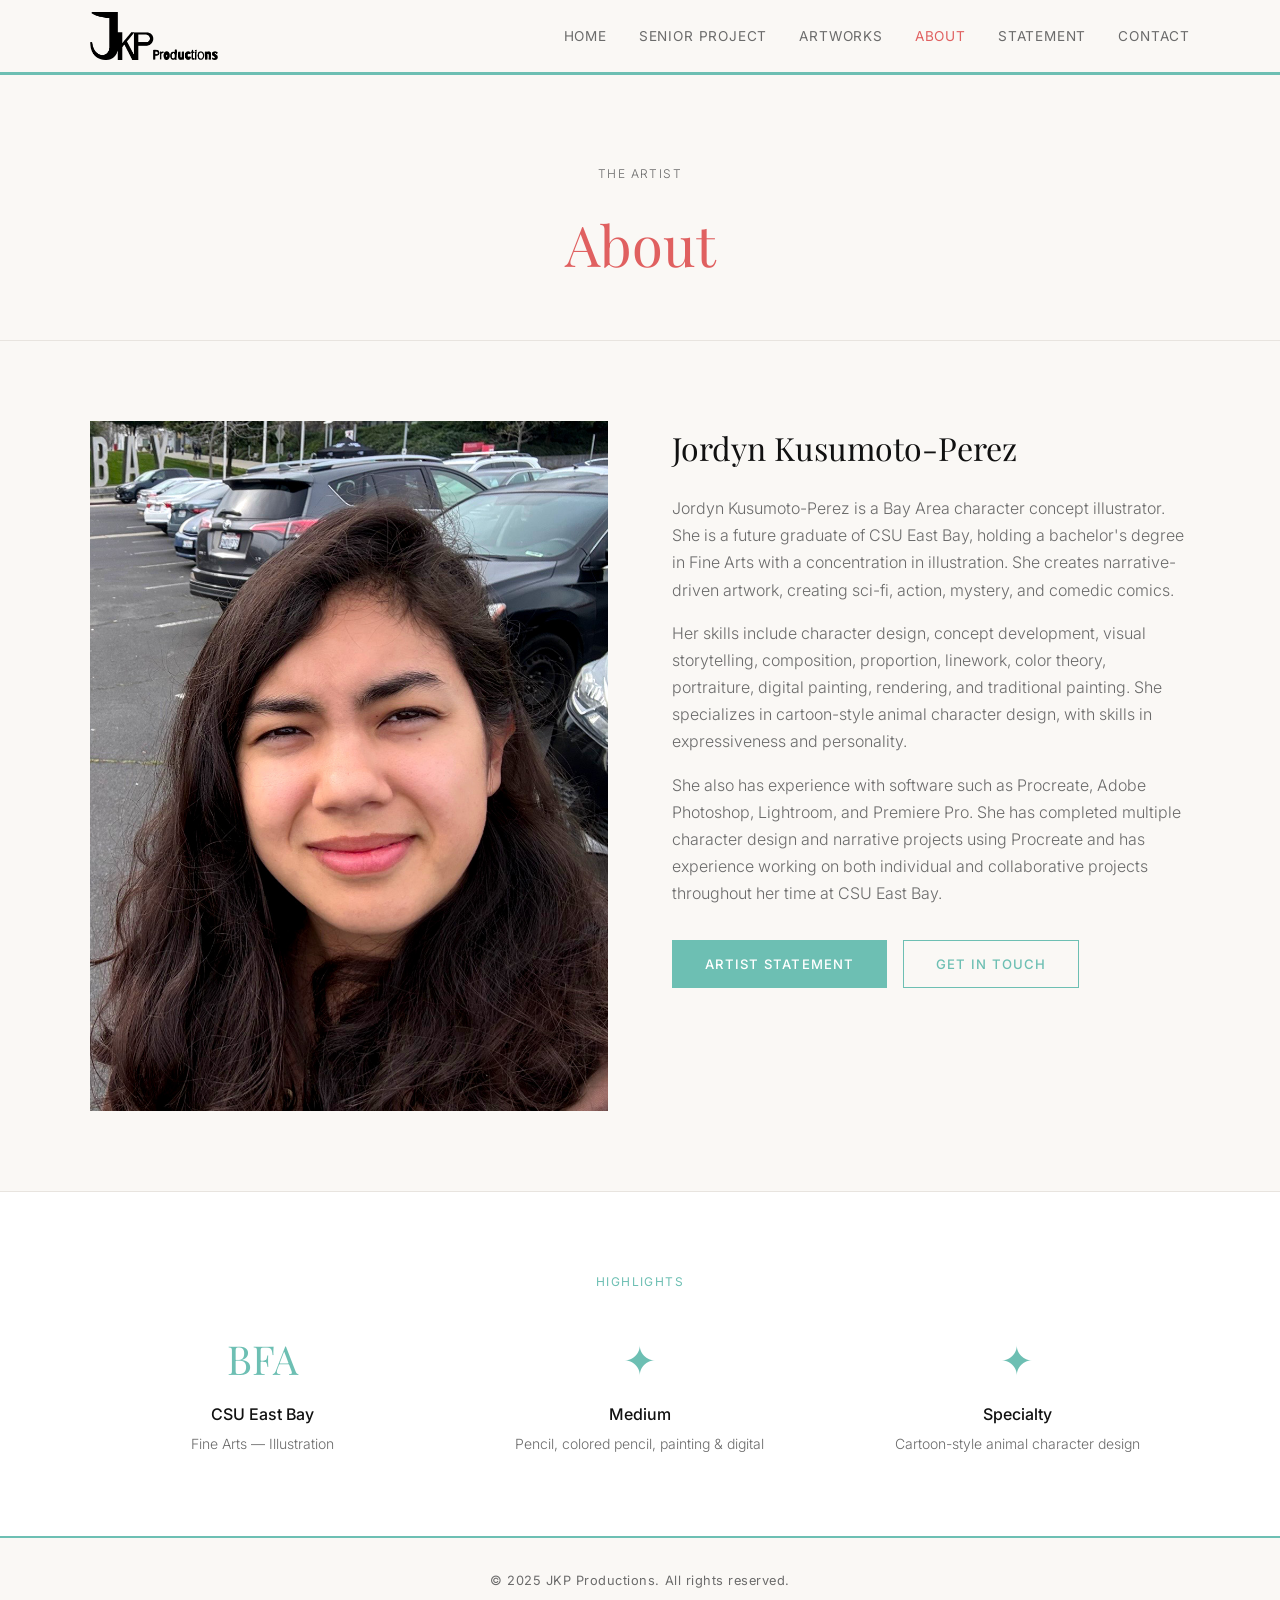
==== commit 52432e2f: "Update quote, green buttons and section labels, red Instagram link" ====
--- a/about.html
+++ b/about.html
@@ -67,7 +67,7 @@
 
     <section style="background: var(--white);">
       <div class="section-inner" style="text-align: center;">
-        <p class="section-label" style="color: var(--teal);">Highlights</p>
+        <p class="section-label">Highlights</p>
         <div style="display: grid; grid-template-columns: repeat(3, 1fr); gap: 2rem; margin-top: 2rem;">
           <div>
             <p style="font-family: 'Playfair Display', serif; font-size: 2.5rem; color: var(--teal);">BFA</p>
--- a/css/style.css
+++ b/css/style.css
@@ -158,27 +158,27 @@
   letter-spacing: 0.08em;
   text-transform: uppercase;
   text-decoration: none;
-  border: 1px solid var(--black);
-  transition: background 0.2s, color 0.2s;
+  border: 1px solid var(--teal);
+  transition: background 0.2s, color 0.2s, border-color 0.2s;
 }
 
 .btn-dark {
-  background: var(--black);
+  background: var(--teal);
   color: var(--white);
 }
 
 .btn-dark:hover {
-  background: var(--gray);
-  border-color: var(--gray);
+  background: #55a99c;
+  border-color: #55a99c;
 }
 
 .btn-outline {
   background: transparent;
-  color: var(--black);
+  color: var(--teal);
 }
 
 .btn-outline:hover {
-  background: var(--black);
+  background: var(--teal);
   color: var(--white);
 }
 
@@ -196,7 +196,7 @@
   font-size: 0.75rem;
   letter-spacing: 0.12em;
   text-transform: uppercase;
-  color: var(--accent);
+  color: var(--teal);
   margin-bottom: 0.75rem;
 }
 
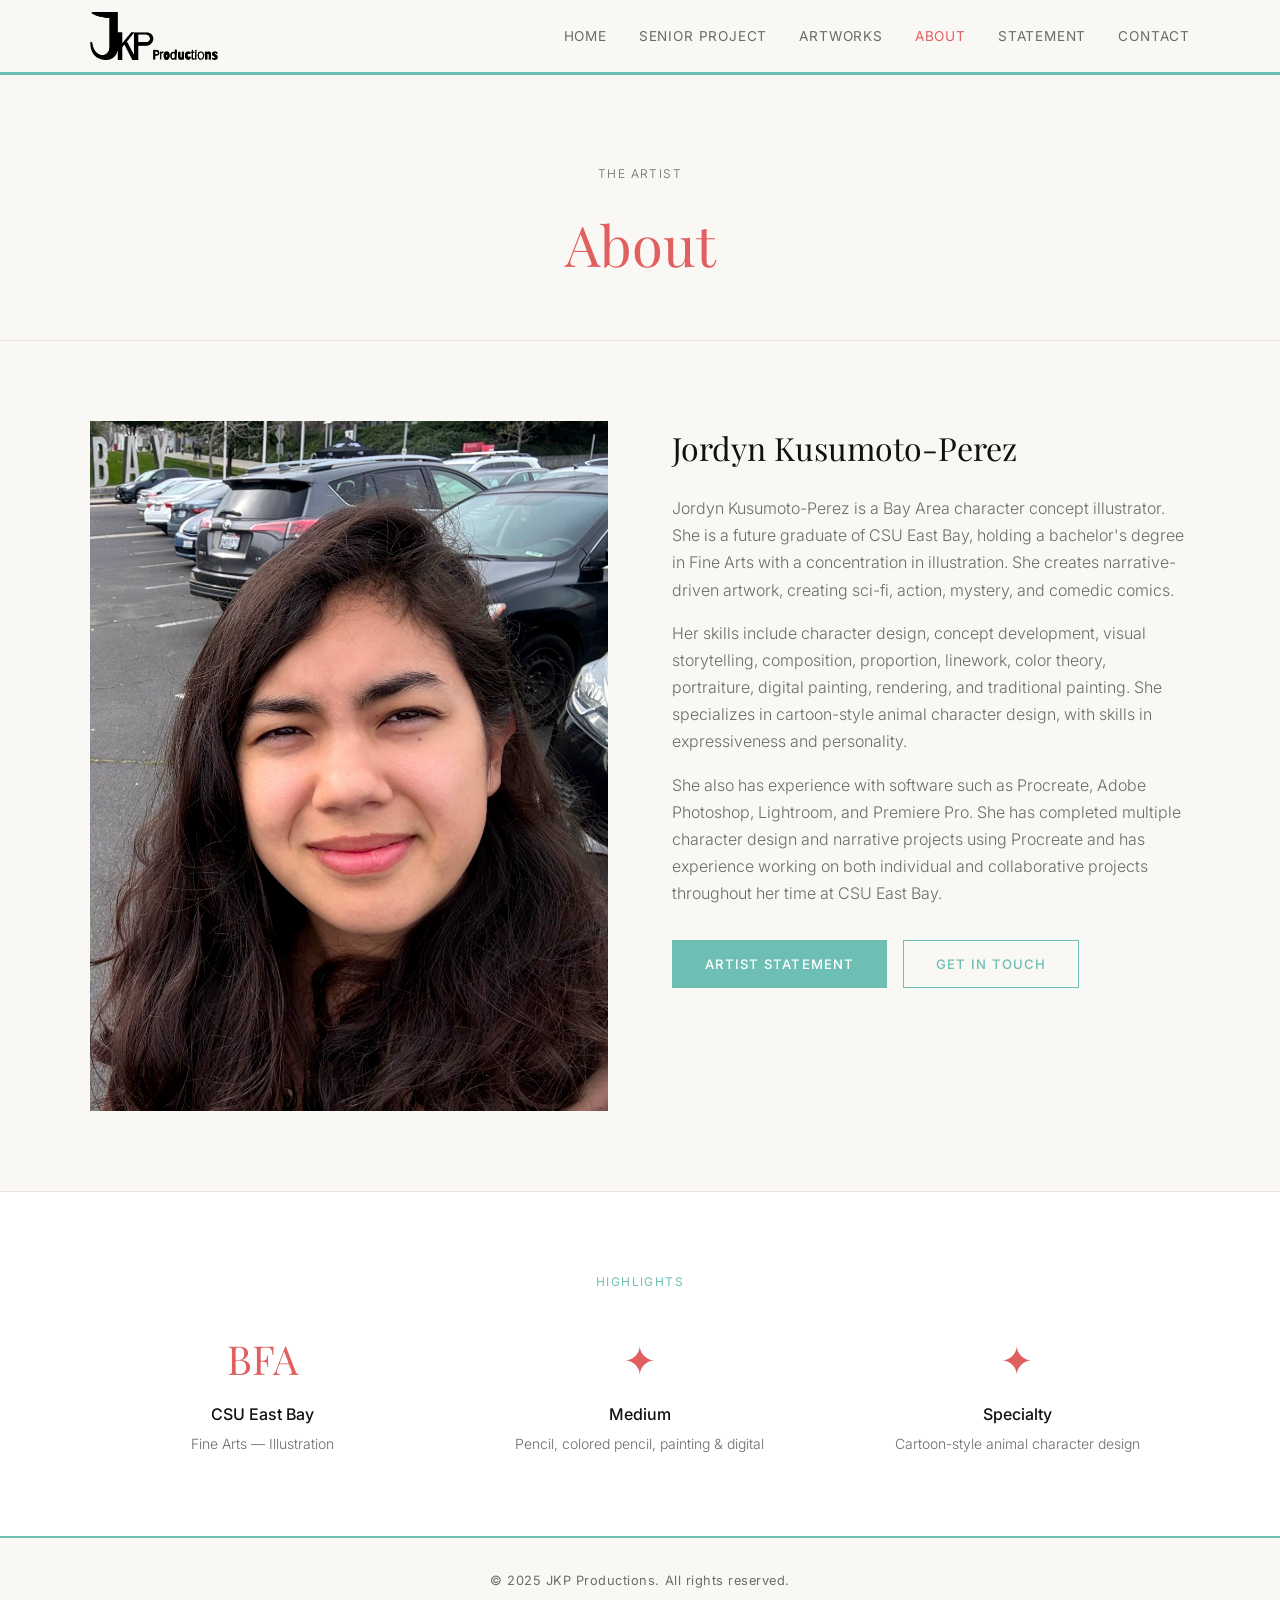
==== commit c06f88f3: "Update highlights colors, artist statement, and comic rendering sharpness - Restore BFA and star ico" ====
--- a/about.html
+++ b/about.html
@@ -70,17 +70,17 @@
         <p class="section-label">Highlights</p>
         <div style="display: grid; grid-template-columns: repeat(3, 1fr); gap: 2rem; margin-top: 2rem;">
           <div>
-            <p style="font-family: 'Playfair Display', serif; font-size: 2.5rem; color: var(--teal);">BFA</p>
+            <p style="font-family: 'Playfair Display', serif; font-size: 2.5rem; color: var(--accent);">BFA</p>
             <p style="font-weight: 500; margin-top: 0.5rem;">CSU East Bay</p>
             <p style="color: var(--gray); font-size: 0.875rem; font-weight: 300; margin-top: 0.25rem;">Fine Arts — Illustration</p>
           </div>
           <div>
-            <p style="font-family: 'Playfair Display', serif; font-size: 2.5rem; color: var(--teal);">✦</p>
+            <p style="font-family: 'Playfair Display', serif; font-size: 2.5rem; color: var(--accent);">✦</p>
             <p style="font-weight: 500; margin-top: 0.5rem;">Medium</p>
             <p style="color: var(--gray); font-size: 0.875rem; font-weight: 300; margin-top: 0.25rem;">Pencil, colored pencil, painting &amp; digital</p>
           </div>
           <div>
-            <p style="font-family: 'Playfair Display', serif; font-size: 2.5rem; color: var(--teal);">✦</p>
+            <p style="font-family: 'Playfair Display', serif; font-size: 2.5rem; color: var(--accent);">✦</p>
             <p style="font-weight: 500; margin-top: 0.5rem;">Specialty</p>
             <p style="color: var(--gray); font-size: 0.875rem; font-weight: 300; margin-top: 0.25rem;">Cartoon-style animal character design</p>
           </div>
